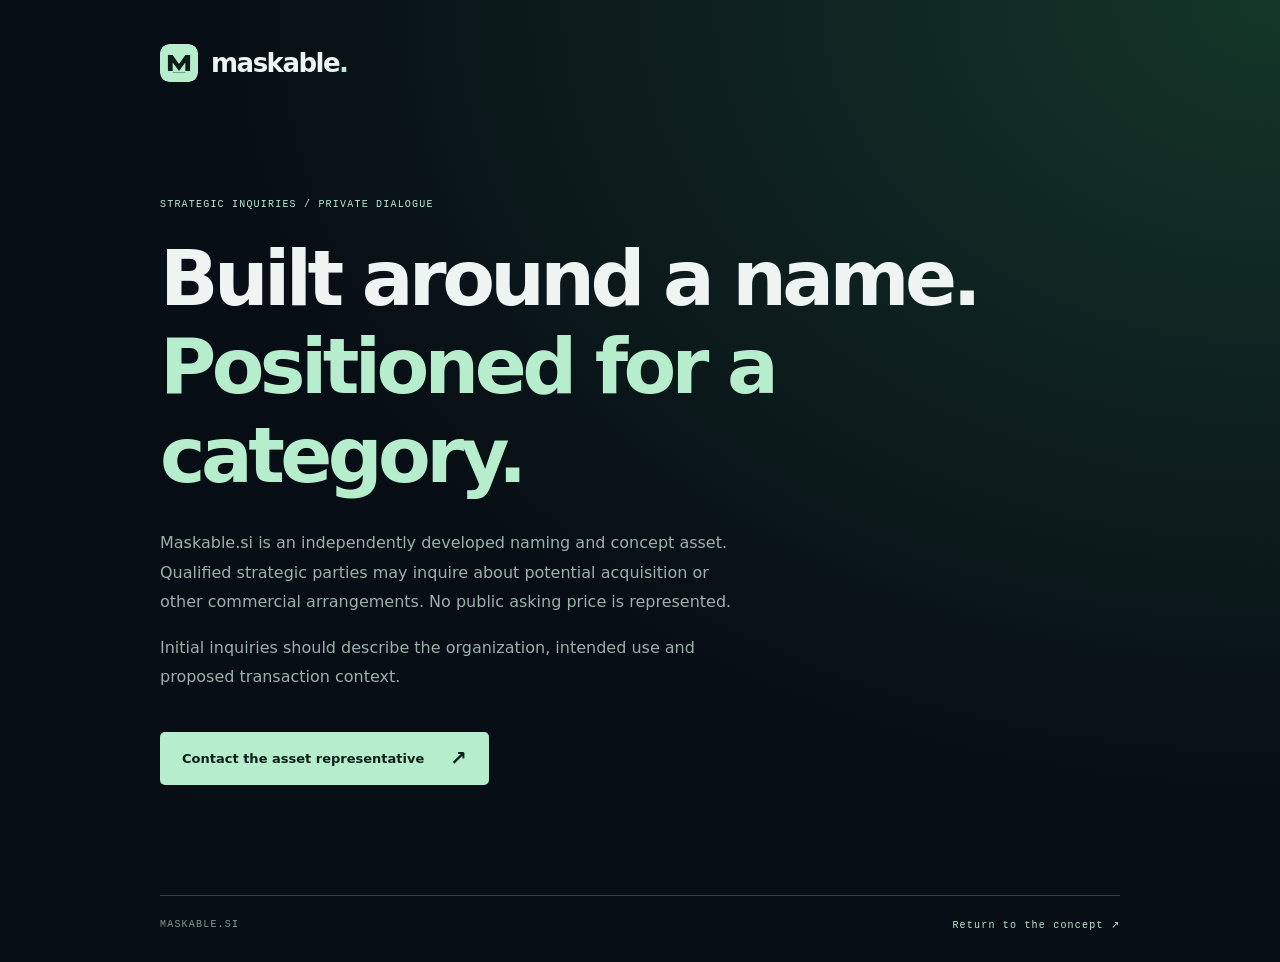
==== acquire/index.html @ 891ea4d5 "Build evidence-led Maskable concept landing page" ====
<!DOCTYPE html>
<html lang="en">
<head>
  <meta charset="utf-8">
  <meta name="viewport" content="width=device-width, initial-scale=1">
  <meta name="robots" content="noindex, follow, noarchive">
  <meta name="theme-color" content="#080e15">
  <title>Maskable — Strategic Inquiries</title>
  <link rel="icon" type="image/svg+xml" href="/assets/mark.svg">
  <link rel="stylesheet" href="/assets/styles.css">
</head>
<body class="acquisition-page">
  <main class="acquisition-wrap">
    <a href="/" class="brand"><img src="/assets/mark.svg" width="38" height="38" alt=""><span>maskable<span class="brand-period">.</span></span></a>
    <div class="acquisition-copy">
      <span class="section-kicker">STRATEGIC INQUIRIES / PRIVATE DIALOGUE</span>
      <h1>Built around a name.<br><em>Positioned for a category.</em></h1>
      <p>Maskable.si is an independently developed naming and concept asset. Qualified strategic parties may inquire about potential acquisition or other commercial arrangements. No public asking price is represented.</p>
      <p>Initial inquiries should describe the organization, intended use and proposed transaction context.</p>
      <a class="button primary-button" href="mailto:agent@sohadot.com?subject=Confidential%20inquiry%20%E2%80%94%20Maskable.si">Contact the asset representative <span aria-hidden="true">↗</span></a>
    </div>
    <div class="acquisition-footer"><span>MASKABLE.SI</span><a href="/">Return to the concept <span aria-hidden="true">↗</span></a></div>
  </main>
</body>
</html>
---- assets/styles.css ----
:root{--bg:#080e15;--bg-soft:#0d151d;--panel:#121d25;--edge:#26333b;--edge-soft:#1a2830;--text:#eef4f1;--muted:#8b9f9b;--subtle:#667b77;--mint:#b6edcc;--mint-dark:#173e32;--mono:"DM Mono",ui-monospace,SFMono-Regular,Consolas,monospace;--display:Manrope,"DM Sans",system-ui,sans-serif}
*{box-sizing:border-box}
html{scroll-behavior:smooth}
body{margin:0;background:var(--bg);color:var(--text);font-family:"DM Sans",system-ui,sans-serif;-webkit-font-smoothing:antialiased;overflow-x:hidden}
body::selection{background:var(--mint);color:#082015}
a{color:inherit;text-decoration:none}
button,select,textarea{font:inherit}
button,a,select,textarea{outline-offset:5px}
:focus-visible{outline:2px solid var(--mint)}
img,svg{display:block;max-width:100%}
.sr-only{position:absolute;width:1px;height:1px;overflow:hidden;clip:rect(0,0,0,0);white-space:nowrap}
.skip-link{position:absolute;top:-100px;left:1rem;padding:.8rem 1rem;z-index:100;background:var(--mint);color:#06150e}
.skip-link:focus{top:1rem}
.container{width:min(1240px,calc(100% - 88px));margin-inline:auto}
.ambient-glow{position:absolute;top:-360px;right:-320px;width:1050px;height:1050px;background:radial-gradient(circle,rgba(31,85,72,.22),transparent 62%);pointer-events:none;z-index:0}
.site-header{height:91px;border-bottom:1px solid rgba(191,230,210,.11);position:relative;z-index:3}
.header-inner{display:flex;align-items:center;justify-content:space-between;height:100%;gap:32px}
.brand{display:inline-flex;align-items:center;gap:13px;flex:none;font:800 26px/1 var(--display);letter-spacing:-1.5px}
.brand img{border-radius:9px}
.brand-period{color:var(--mint)}
.nav-links{display:flex;align-items:center;gap:34px;font-size:13px;color:#a3b3af}
.nav-links a,.footer-links a{transition:color .2s}
.nav-links a:hover,.footer-links a:hover{color:var(--mint)}
.nav-cta{display:inline-flex;align-items:center;gap:17px;padding:12px 16px;border:1px solid #405a50;border-radius:5px;font-size:12px;font-weight:700;white-space:nowrap;transition:background .2s,border .2s}
.nav-cta:hover{background:#20382f;border-color:var(--mint)}
.nav-cta span{color:var(--mint);font-size:18px}
.hero{position:relative;min-height:735px;padding-top:122px;padding-bottom:120px;display:grid;grid-template-columns:1.12fr 1fr;gap:58px;align-items:center}
.hero-copy,.hero-art{position:relative;z-index:1}
.eyebrow,.section-kicker,.section-side,.hero-art-top,.hero-art-bottom,.principle-strip,.small-pill,.toolbar-identity,.toolbar-local,.editor-title,.control-heading>span,.workbench-summary,.card-index,.framework-footnote,.application-index,.reference-number,.footer-bottom,.source-notice,.demo-disclaimer,.acquisition-footer{font-family:var(--mono);font-size:10px;letter-spacing:.12em}
.eyebrow{display:flex;align-items:center;gap:12px;color:var(--mint);margin-bottom:31px}
.pulse-dot,.tiny-dot,.summary-indicator{display:inline-block;background:var(--mint);width:7px;height:7px;flex:none;border-radius:50%;box-shadow:0 0 0 4px rgba(182,237,204,.09)}
.eyebrow-divider{color:#426559}
h1,h2,h3,p{margin-top:0}
h1,h2,h3{font-family:var(--display)}
.hero h1{font-size:clamp(46px,4.1vw,66px);line-height:1.11;letter-spacing:-.065em;font-weight:800;white-space:normal;margin:0 0 30px}
.hero h1 em,.closing-section h2 em,.acquisition-copy h1 em{font-style:normal;color:var(--mint)}
.hero-description{font-size:16px;line-height:1.85;color:#a3b4af;max-width:550px;margin-bottom:33px}
.hero-description strong{color:var(--text);font-weight:600}
.hero-actions{display:flex;align-items:center;gap:22px;flex-wrap:wrap}
.button{display:inline-flex;justify-content:center;align-items:center;gap:26px;border-radius:5px;font-size:13px;font-weight:700;min-height:53px;transition:transform .2s,background .2s}
.button:hover{transform:translateY(-2px)}
.primary-button{color:#0c2018;background:var(--mint);padding:0 22px}
.primary-button:hover{background:#d3f8e0}
.primary-button span{font-size:20px}
.text-button{color:var(--text);padding:0 7px}
.text-button span{font-size:19px;color:var(--mint)}
.hero-note{margin-top:40px;display:flex;align-items:flex-start;gap:12px;font-size:12px;line-height:1.6;color:var(--subtle)}
.hero-note span{color:var(--mint)}
.hero-art{border:1px solid #355047;border-radius:13px;min-height:450px;padding:28px;overflow:hidden;background:linear-gradient(145deg,#122620,#0d171d 72%);box-shadow:0 25px 120px rgba(0,0,0,.32),inset 0 0 70px rgba(110,181,147,.03)}
.visual-grid{position:absolute;inset:0;pointer-events:none;background-image:linear-gradient(#93d9ae0a 1px,transparent 1px),linear-gradient(90deg,#93d9ae0a 1px,transparent 1px);background-size:33px 33px;mask-image:linear-gradient(to bottom,black,transparent 95%)}
.hero-art-top,.hero-art-bottom{display:flex;align-items:center;justify-content:space-between;gap:10px;color:#8ba59a;position:relative;z-index:1}
.art-online{display:flex;align-items:center;gap:9px;color:var(--mint);white-space:nowrap}
.art-online .tiny-dot{width:5px;height:5px}
.data-panels{position:relative;z-index:1;display:flex;flex-direction:column;gap:19px;margin:34px 16px 32px}
.data-panel{background:#09141aee;border:1px solid #354a45;border-radius:8px;padding:19px 21px;box-shadow:0 12px 30px #02070950}
.data-panel-heading{display:flex;align-items:center;justify-content:space-between;color:#91a9a2;font:500 10px var(--mono);letter-spacing:.08em;padding-bottom:15px;border-bottom:1px solid #263b36;margin-bottom:10px}
.panel-status{color:#d2a68b;font-size:9px}
.green-status{color:var(--mint)}
.data-line{display:grid;grid-template-columns:35% 65%;align-items:center;gap:8px;margin-top:9px;font:11px var(--mono)}
.line-key{color:#75958c}.line-value{color:#dce6e0}
.raw-line{color:#dcad9a;background:#703c3229;border-radius:3px;padding:3px 5px;justify-self:start}
.masked-token{background:#b6edcc1c;color:var(--mint);border:1px solid #568a6f55;border-radius:3px;padding:3px 5px;justify-self:start}
.boundary-track{height:32px;display:flex;align-items:center;justify-content:center;position:relative}
.boundary-line{position:absolute;left:14%;right:14%;height:1px;background:linear-gradient(90deg,transparent,#5b9177,transparent)}
.boundary-node{position:relative;z-index:2;background:var(--mint);color:#10261c;width:37px;height:37px;display:grid;place-items:center;border-radius:50%;box-shadow:0 0 0 7px #b6edcc15}
.boundary-node svg{width:22px}
.boundary-caption{position:absolute;right:0;color:var(--mint);font:9px var(--mono);letter-spacing:.12em}
.hero-art-bottom{font-size:9px;letter-spacing:.05em;color:#6d9586}
.hero-art-bottom span:first-child{display:flex;gap:9px;align-items:center}
.mini-square{width:7px;height:7px;border:1px solid #70a18b}
.principle-strip{display:flex;justify-content:space-between;align-items:center;border-top:1px solid var(--edge);border-bottom:1px solid var(--edge);padding:27px 0;color:#c3d0c9;gap:15px;flex-wrap:wrap}
.principle-strip span{white-space:nowrap}
.principle-strip i{font-style:normal;color:var(--mint);margin-right:12px}
.section{padding-top:145px;padding-bottom:150px;scroll-margin-top:40px}
.section-intro{display:flex;justify-content:space-between;gap:20px;align-items:center;margin-bottom:53px}
.section-kicker{color:var(--mint)}.section-side{color:#667e76}
h2{font-size:clamp(39px,4.05vw,63px);line-height:1.19;letter-spacing:-.055em;font-weight:800}
.muted-text{color:#70857e}
.thesis-layout{display:grid;grid-template-columns:1.12fr 1fr;gap:95px}
.thesis-layout h2{max-width:615px}
.thesis-right{padding:5px 0 0;max-width:490px}
.thesis-right p,.evidence-layout>div:first-child>p{color:#a0b3ad;font-size:16px;line-height:1.9;margin-bottom:22px}
.thesis-right strong{color:var(--text)}
.thesis-right em{color:#cbded1;font-style:normal}
.inline-link{display:inline-flex;gap:17px;margin-top:17px;color:var(--mint);font-size:13px;font-weight:700;border-bottom:1px solid #729c81;padding-bottom:10px}
.framework-section{background:#0d161d;border-top:1px solid #213029;border-bottom:1px solid #213029}
.framework-heading{display:flex;align-items:end;justify-content:space-between;gap:60px;margin-bottom:55px}
.framework-heading h2{margin-bottom:0}
.framework-heading p{color:#92a59e;max-width:362px;font-size:14px;line-height:1.8;margin-bottom:4px}
.framework-grid{display:grid;grid-template-columns:repeat(5,minmax(0,1fr));border-left:1px solid #32443e;border-top:1px solid #32443e}
.framework-card{border-right:1px solid #32443e;border-bottom:1px solid #32443e;padding:25px 22px 29px;min-height:348px;transition:background .2s}
.framework-card:hover{background:#14251f}
.card-index{display:flex;align-items:center;gap:12px;color:#aec8b8;font-size:9px}
.card-index i{height:1px;background:#406351;flex:1}
.card-graphic{height:107px;display:flex;align-items:center;justify-content:center;gap:8px;margin:22px auto 26px}
.card-graphic b{display:block;width:25px;height:30px;border:1px solid #6b977e;border-radius:3px;transform:skewY(-12deg)}
.graphic-recognize b:nth-child(2){background:var(--mint);border-color:var(--mint);height:45px}
.graphic-authorize b{height:34px;width:30px;border-radius:50%;transform:none}.graphic-authorize b:first-child{transform:translateX(13px)}.graphic-authorize b:nth-child(2){background:#b6edcc66}.graphic-authorize b:last-child{transform:translateX(-13px)}
.graphic-transform b{height:9px;width:23px;border-radius:1px;transform:skewY(-25deg)}.graphic-transform b:nth-child(2){height:44px;background:var(--mint)}
.graphic-validate b{width:15px;transform:none;border-radius:10px}.graphic-validate b:nth-child(1){height:20px}.graphic-validate b:nth-child(2){height:43px;background:var(--mint)}.graphic-validate b:nth-child(3){height:32px}
.graphic-account b{height:29px;width:29px;border-radius:50%;transform:none}.graphic-account b:nth-child(2){border-width:6px;border-color:var(--mint);height:41px;width:41px}
.framework-card h3{font-size:17px;line-height:1.4;letter-spacing:-.035em;margin-bottom:13px}
.framework-card p{font-size:12px;line-height:1.8;color:#8da49a;margin:0}
.framework-footnote{display:flex;gap:12px;align-items:flex-start;color:#8da49a;line-height:1.9;margin:22px 0 0;letter-spacing:0}
.framework-footnote span{color:var(--mint);font-size:17px}
.workbench-header{display:flex;align-items:end;justify-content:space-between;gap:60px;margin-bottom:40px}
.small-pill{display:inline-flex;align-items:center;gap:12px;border:1px solid #365245;border-radius:99px;padding:9px 12px;margin-bottom:18px;color:var(--mint)}
.small-pill .tiny-dot{width:5px;height:5px}
.workbench-header h2{margin-bottom:0}
.workbench-header>p{max-width:400px;font-size:14px;line-height:1.8;color:#93aaa0;margin-bottom:5px}
.workbench-shell{border:1px solid #38554b;border-radius:12px;overflow:hidden;background:#0c151b;box-shadow:0 30px 80px #0003}
.workbench-toolbar{background:#182c2a;border-bottom:1px solid #375047;padding:17px 24px;display:flex;align-items:center;justify-content:space-between;gap:15px}
.toolbar-identity{display:flex;align-items:center;gap:24px;color:#e2f0e7}
.toolbar-lights{display:flex;gap:6px}.toolbar-lights i{width:7px;height:7px;border:1px solid #6c8b7b;border-radius:50%}.toolbar-lights i:first-child{background:var(--mint)}
.toolbar-local{display:flex;align-items:center;gap:9px;color:var(--mint)}
.toolbar-local .tiny-dot{width:5px;height:5px}
.workbench-controls{padding:28px 30px 26px;border-bottom:1px solid #293d37}
.control-heading{display:flex;justify-content:space-between;gap:10px;align-items:center;margin-bottom:11px}
.control-heading label{font-size:14px;font-weight:700}.control-heading>span{color:#759388}
.policy-chooser{position:relative;width:min(520px,100%)}
.policy-chooser select{width:100%;color:#e3f2e8;background:#172721;border:1px solid #4b6859;border-radius:5px;padding:13px 40px 13px 14px;appearance:none;font-size:13px;cursor:pointer}
.policy-chooser::after{content:"⌄";position:absolute;right:16px;top:7px;font-size:24px;pointer-events:none;color:var(--mint)}
.policy-help{font-size:12px;color:#8ca69a;line-height:1.6;margin:10px 0 0}
.editor-grid{display:grid;grid-template-columns:1fr 1fr}
.editor-panel{min-width:0}
.editor-panel:first-child{border-right:1px solid #293d37}
.editor-title{height:52px;padding:0 24px;display:flex;align-items:center;justify-content:space-between;gap:8px;color:#a7bbb0;font-size:10px;letter-spacing:.06em;border-bottom:1px solid #26372f}
.editor-title>span{display:flex;align-items:center;gap:9px}
.editor-bullet{width:7px;height:7px;border-radius:50%;background:#bfaa90}.output-bullet{background:var(--mint)}
.tiny-button{background:none;border:0;color:var(--mint);font:10px var(--mono);cursor:pointer;padding:8px 0;text-align:right}
.tiny-button:hover{text-decoration:underline}
textarea,.result-text{display:block;border:0;background:transparent;color:#e4ebe5;width:100%;height:260px;padding:24px;resize:vertical;min-height:220px;font:12px/2.05 var(--mono);white-space:pre-wrap;overflow-wrap:anywhere;margin:0}
textarea::selection,.result-text::selection{background:#375e48}
.result-text{color:#b9ebc7}
.workbench-summary{display:flex;align-items:center;gap:50px;padding:21px 30px;border-top:1px solid #293d37;background:#111f21;letter-spacing:.08em}
.workbench-summary>div:not(.summary-end){display:flex;align-items:center;gap:13px}
.workbench-summary strong{font:600 22px var(--display);letter-spacing:-.05em;color:var(--mint)}
.workbench-summary span{color:#93a99f}
.summary-end{margin-left:auto;display:flex;align-items:center;gap:11px;color:#8ea799;white-space:nowrap}
.summary-indicator{width:6px;height:6px}
.demo-disclaimer{line-height:1.9;color:#82988d;letter-spacing:0;margin:22px 0 0}
.demo-disclaimer strong{color:#a8bfb0}
.applications-section{background:#101c22;border-block:1px solid #273a36}
.applications-section h2{margin-bottom:53px}
.application-list{border-top:1px solid #35443f}
.application-list article{display:grid;grid-template-columns:130px 1fr 32px;align-items:center;gap:25px;padding:31px 0;border-bottom:1px solid #35443f}
.application-index{color:var(--mint)}
.application-list h3{font-size:21px;letter-spacing:-.025em;margin-bottom:7px}
.application-list p{color:#97a99e;font-size:14px;line-height:1.6;margin:0}
.application-icon{border:1px solid #476c58;border-radius:50%;width:31px;height:31px;display:grid;place-items:center;color:var(--mint);font-size:18px}
.evidence-layout{display:grid;grid-template-columns:.9fr 1.2fr;gap:100px}
.evidence-layout h2{margin-bottom:24px}
.reference-list{border-top:1px solid #30443a}
.reference-list>a{display:grid;grid-template-columns:85px 1fr 18px;gap:16px;align-items:start;padding:22px 0;border-bottom:1px solid #30443a;transition:background .2s}
.reference-list>a:hover{background:#15241b}
.reference-number{color:var(--mint);padding-top:4px}
.reference-list strong{font-size:15px;line-height:1.4;display:block;margin-bottom:8px;font-weight:600}
.reference-list small{display:block;font-size:12px;line-height:1.65;color:#88a093}
.reference-list a>span:last-child{color:var(--mint);font-size:19px}
.source-notice{border-top:1px solid #263a31;margin:55px 0 0;padding-top:19px;color:#81978c;line-height:1.9;letter-spacing:0}
.closing-section{background:radial-gradient(ellipse at 85% 0,#204638 0,transparent 54%),#142820;padding:105px 0;border-top:1px solid #365543}
.closing-layout{display:grid;grid-template-columns:160px 1fr;gap:70px}
.closing-symbol{width:125px;height:125px;border:1px solid #577a63;border-radius:50%;display:grid;place-items:center}
.closing-section h2{font-size:clamp(44px,5.1vw,78px);margin:21px 0 22px}
.closing-section p{font-size:15px;line-height:1.8;color:#a7c1b2;max-width:490px;margin-bottom:31px}
.closing-button{background:transparent;border:1px solid var(--mint);color:var(--mint);padding:0 22px}
.closing-button:hover{background:#b6edcc12}
.site-footer{background:#081015}
.footer-main{display:grid;grid-template-columns:1.7fr .65fr .65fr;gap:50px;padding-top:70px;padding-bottom:75px}
.footer-brand{font-size:24px}
.footer-main p{font-size:13px;color:#728a80;margin:20px 0 0}
.footer-main p a{color:#aecaba}
.footer-links{display:flex;flex-direction:column;gap:15px;font-size:13px;color:#91a69a}
.footer-bottom{padding:23px 0;display:flex;justify-content:space-between;gap:10px;color:#637b70;border-top:1px solid #27382e}
.acquisition-page{min-height:100vh;background:radial-gradient(ellipse at top right,#143629,transparent 58%),#080e15}
.acquisition-wrap{width:min(960px,calc(100% - 60px));min-height:100vh;margin:auto;display:flex;flex-direction:column;justify-content:space-between;padding:44px 0 32px}
.acquisition-copy{padding:110px 0}
.acquisition-copy h1{font-size:clamp(42px,6vw,78px);letter-spacing:-.06em;line-height:1.15;margin:24px 0 28px}
.acquisition-copy p{max-width:590px;font-size:16px;color:#9bb1a7;line-height:1.85}
.acquisition-copy .button{margin-top:24px}
.acquisition-footer{display:flex;justify-content:space-between;border-top:1px solid #2c493b;padding-top:23px;color:#829b8d}
.acquisition-footer a{color:var(--mint)}
@media(max-width:1160px){.hero{grid-template-columns:1fr;gap:38px;padding-top:95px}.hero-copy{max-width:800px}.hero h1{font-size:clamp(49px,6vw,75px)}.hero-art{max-width:760px;width:100%}.framework-grid{grid-template-columns:repeat(3,1fr)}.framework-card{min-height:310px}.nav-links{gap:18px}}
@media(max-width:800px){.container{width:min(100% - 42px,680px)}.site-header{height:76px}.nav-links{display:none}.hero{padding-top:80px;padding-bottom:75px}.hero h1{white-space:normal;font-size:clamp(42px,9vw,67px)}.hero-description{font-size:15px}.hero-art{min-height:0}.principle-strip{display:grid;grid-template-columns:1fr 1fr;gap:22px}.section{padding:94px 0}.section-intro{margin-bottom:36px}.thesis-layout,.evidence-layout{grid-template-columns:1fr;gap:26px}.thesis-layout h2{margin-bottom:0}.framework-heading,.workbench-header{display:block}.framework-heading p,.workbench-header>p{margin-top:24px;max-width:640px}.framework-grid{grid-template-columns:repeat(2,1fr)}.editor-grid{grid-template-columns:1fr}.editor-panel:first-child{border-right:0;border-bottom:1px solid #293d37}.workbench-summary{gap:25px;flex-wrap:wrap}.summary-end{margin-left:0}.closing-layout{grid-template-columns:1fr;gap:35px}.closing-symbol{width:104px;height:104px}.footer-main{grid-template-columns:1.5fr 1fr 1fr;gap:24px}}
@media(max-width:520px){.container{width:calc(100% - 36px)}.header-inner{gap:12px}.brand{font-size:23px}.brand img{width:32px;height:32px}.nav-cta{padding:11px;font-size:10px;gap:7px}.hero{padding-top:64px}.hero h1{font-size:clamp(39px,10.1vw,52px);letter-spacing:-.06em}.eyebrow{font-size:9px;gap:8px;flex-wrap:wrap}.hero-actions{align-items:stretch;gap:6px}.hero-actions .button{min-height:49px;padding-inline:13px}.hero-art{padding:18px}.hero-art-top,.hero-art-bottom{font-size:8px}.data-panels{margin:27px 0}.data-panel{padding:15px 13px}.data-line{font-size:10px;grid-template-columns:34% 66%}.boundary-caption{right:0;font-size:8px;transform:translateY(27px)}.hero-art-bottom span:first-child{max-width:200px;line-height:1.6}.principle-strip{font-size:9px;gap:19px}.principle-strip i{margin-right:5px}h2{font-size:clamp(35px,9vw,45px)}.section-side{display:none}.framework-grid{grid-template-columns:1fr}.framework-card{min-height:0;padding-bottom:24px}.card-graphic{height:70px;margin:12px 0 18px}.framework-card h3{font-size:19px}.framework-card p{font-size:13px}.workbench-controls{padding:22px 16px}.control-heading{align-items:start}.control-heading>span{font-size:8px}.workbench-toolbar{padding:15px 13px}.toolbar-identity{gap:12px;font-size:8px}.toolbar-local{font-size:8px}.editor-title{padding:0 12px;font-size:9px}.tiny-button{font-size:9px}textarea,.result-text{padding:17px 12px;font-size:11px}.workbench-summary{padding:18px 13px;gap:18px}.workbench-summary span,.summary-end{font-size:8px}.application-list article{grid-template-columns:65px 1fr 25px;gap:12px}.application-list h3{font-size:17px}.application-list p{font-size:12px}.reference-list>a{grid-template-columns:65px 1fr 15px;gap:10px}.reference-number{font-size:9px}.reference-list strong{font-size:13px}.reference-list small{font-size:11px}.closing-section{padding:80px 0}.closing-section h2{font-size:43px}.footer-main{grid-template-columns:1fr 1fr;gap:35px;padding:58px 0}.footer-main>div:first-child{grid-column:1/-1}.footer-bottom{font-size:8px;flex-wrap:wrap;line-height:1.7}.acquisition-copy{padding:75px 0}.acquisition-copy h1{font-size:43px}}
@media(prefers-reduced-motion:reduce){html{scroll-behavior:auto}*,*::before,*::after{animation-duration:.01ms!important;transition-duration:.01ms!important;scroll-behavior:auto!important}}
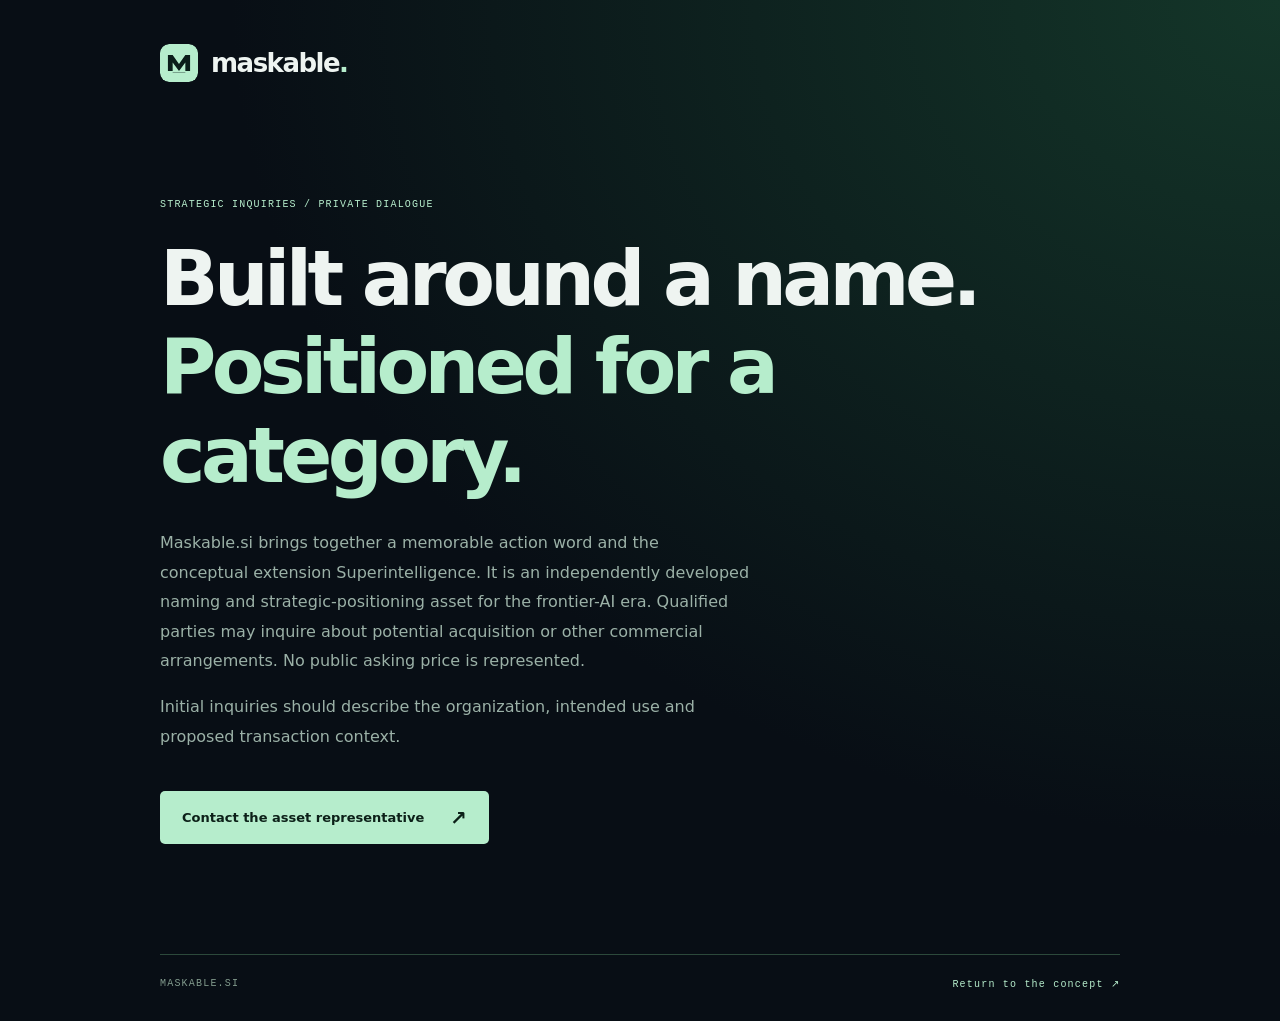
==== commit 5a3afeff: "Correct Maskable.si thesis to Maskable Superintelligence" ====
--- a/acquire/index.html
+++ b/acquire/index.html
@@ -15,7 +15,7 @@
     <div class="acquisition-copy">
       <span class="section-kicker">STRATEGIC INQUIRIES / PRIVATE DIALOGUE</span>
       <h1>Built around a name.<br><em>Positioned for a category.</em></h1>
-      <p>Maskable.si is an independently developed naming and concept asset. Qualified strategic parties may inquire about potential acquisition or other commercial arrangements. No public asking price is represented.</p>
+      <p>Maskable.si brings together a memorable action word and the conceptual extension Superintelligence. It is an independently developed naming and strategic-positioning asset for the frontier-AI era. Qualified parties may inquire about potential acquisition or other commercial arrangements. No public asking price is represented.</p>
       <p>Initial inquiries should describe the organization, intended use and proposed transaction context.</p>
       <a class="button primary-button" href="mailto:agent@sohadot.com?subject=Confidential%20inquiry%20%E2%80%94%20Maskable.si">Contact the asset representative <span aria-hidden="true">↗</span></a>
     </div>
--- a/assets/styles.css
+++ b/assets/styles.css
@@ -132,6 +132,9 @@
 textarea,.result-text{display:block;border:0;background:transparent;color:#e4ebe5;width:100%;height:260px;padding:24px;resize:vertical;min-height:220px;font:12px/2.05 var(--mono);white-space:pre-wrap;overflow-wrap:anywhere;margin:0}
 textarea::selection,.result-text::selection{background:#375e48}
 .result-text{color:#b9ebc7}
+.capability-catalog{padding:17px 24px;min-height:260px;display:flex;flex-direction:column;justify-content:space-around;gap:9px;font:12px/1.5 var(--mono);color:#d5e3da}
+.capability-catalog>div{display:flex;gap:15px;align-items:center}
+.capability-catalog span{color:#78a18e;font-size:10px}
 .workbench-summary{display:flex;align-items:center;gap:50px;padding:21px 30px;border-top:1px solid #293d37;background:#111f21;letter-spacing:.08em}
 .workbench-summary>div:not(.summary-end){display:flex;align-items:center;gap:13px}
 .workbench-summary strong{font:600 22px var(--display);letter-spacing:-.05em;color:var(--mint)}
@@ -182,5 +185,5 @@
 .acquisition-footer a{color:var(--mint)}
 @media(max-width:1160px){.hero{grid-template-columns:1fr;gap:38px;padding-top:95px}.hero-copy{max-width:800px}.hero h1{font-size:clamp(49px,6vw,75px)}.hero-art{max-width:760px;width:100%}.framework-grid{grid-template-columns:repeat(3,1fr)}.framework-card{min-height:310px}.nav-links{gap:18px}}
 @media(max-width:800px){.container{width:min(100% - 42px,680px)}.site-header{height:76px}.nav-links{display:none}.hero{padding-top:80px;padding-bottom:75px}.hero h1{white-space:normal;font-size:clamp(42px,9vw,67px)}.hero-description{font-size:15px}.hero-art{min-height:0}.principle-strip{display:grid;grid-template-columns:1fr 1fr;gap:22px}.section{padding:94px 0}.section-intro{margin-bottom:36px}.thesis-layout,.evidence-layout{grid-template-columns:1fr;gap:26px}.thesis-layout h2{margin-bottom:0}.framework-heading,.workbench-header{display:block}.framework-heading p,.workbench-header>p{margin-top:24px;max-width:640px}.framework-grid{grid-template-columns:repeat(2,1fr)}.editor-grid{grid-template-columns:1fr}.editor-panel:first-child{border-right:0;border-bottom:1px solid #293d37}.workbench-summary{gap:25px;flex-wrap:wrap}.summary-end{margin-left:0}.closing-layout{grid-template-columns:1fr;gap:35px}.closing-symbol{width:104px;height:104px}.footer-main{grid-template-columns:1.5fr 1fr 1fr;gap:24px}}
-@media(max-width:520px){.container{width:calc(100% - 36px)}.header-inner{gap:12px}.brand{font-size:23px}.brand img{width:32px;height:32px}.nav-cta{padding:11px;font-size:10px;gap:7px}.hero{padding-top:64px}.hero h1{font-size:clamp(39px,10.1vw,52px);letter-spacing:-.06em}.eyebrow{font-size:9px;gap:8px;flex-wrap:wrap}.hero-actions{align-items:stretch;gap:6px}.hero-actions .button{min-height:49px;padding-inline:13px}.hero-art{padding:18px}.hero-art-top,.hero-art-bottom{font-size:8px}.data-panels{margin:27px 0}.data-panel{padding:15px 13px}.data-line{font-size:10px;grid-template-columns:34% 66%}.boundary-caption{right:0;font-size:8px;transform:translateY(27px)}.hero-art-bottom span:first-child{max-width:200px;line-height:1.6}.principle-strip{font-size:9px;gap:19px}.principle-strip i{margin-right:5px}h2{font-size:clamp(35px,9vw,45px)}.section-side{display:none}.framework-grid{grid-template-columns:1fr}.framework-card{min-height:0;padding-bottom:24px}.card-graphic{height:70px;margin:12px 0 18px}.framework-card h3{font-size:19px}.framework-card p{font-size:13px}.workbench-controls{padding:22px 16px}.control-heading{align-items:start}.control-heading>span{font-size:8px}.workbench-toolbar{padding:15px 13px}.toolbar-identity{gap:12px;font-size:8px}.toolbar-local{font-size:8px}.editor-title{padding:0 12px;font-size:9px}.tiny-button{font-size:9px}textarea,.result-text{padding:17px 12px;font-size:11px}.workbench-summary{padding:18px 13px;gap:18px}.workbench-summary span,.summary-end{font-size:8px}.application-list article{grid-template-columns:65px 1fr 25px;gap:12px}.application-list h3{font-size:17px}.application-list p{font-size:12px}.reference-list>a{grid-template-columns:65px 1fr 15px;gap:10px}.reference-number{font-size:9px}.reference-list strong{font-size:13px}.reference-list small{font-size:11px}.closing-section{padding:80px 0}.closing-section h2{font-size:43px}.footer-main{grid-template-columns:1fr 1fr;gap:35px;padding:58px 0}.footer-main>div:first-child{grid-column:1/-1}.footer-bottom{font-size:8px;flex-wrap:wrap;line-height:1.7}.acquisition-copy{padding:75px 0}.acquisition-copy h1{font-size:43px}}
+@media(max-width:520px){.container{width:calc(100% - 36px)}.header-inner{gap:12px}.brand{font-size:23px}.brand img{width:32px;height:32px}.nav-cta{padding:11px;font-size:10px;gap:7px}.hero{padding-top:64px}.hero h1{font-size:clamp(39px,10.1vw,52px);letter-spacing:-.06em}.eyebrow{font-size:9px;gap:8px;flex-wrap:wrap}.hero-actions{align-items:stretch;gap:6px}.hero-actions .button{min-height:49px;padding-inline:13px}.hero-art{padding:18px}.hero-art-top,.hero-art-bottom{font-size:8px}.data-panels{margin:27px 0}.data-panel{padding:15px 13px}.data-line{font-size:10px;grid-template-columns:34% 66%}.boundary-caption{right:0;font-size:8px;transform:translateY(27px)}.hero-art-bottom span:first-child{max-width:200px;line-height:1.6}.principle-strip{font-size:9px;gap:19px}.principle-strip i{margin-right:5px}h2{font-size:clamp(35px,9vw,45px)}.section-side{display:none}.framework-grid{grid-template-columns:1fr}.framework-card{min-height:0;padding-bottom:24px}.card-graphic{height:70px;margin:12px 0 18px}.framework-card h3{font-size:19px}.framework-card p{font-size:13px}.workbench-controls{padding:22px 16px}.control-heading{align-items:start}.control-heading>span{font-size:8px}.workbench-toolbar{padding:15px 13px}.toolbar-identity{gap:12px;font-size:8px}.toolbar-local{font-size:8px}.editor-title{padding:0 12px;font-size:9px}.tiny-button{font-size:9px}textarea,.result-text,.capability-catalog{padding:17px 12px;font-size:11px}.workbench-summary{padding:18px 13px;gap:18px}.workbench-summary span,.summary-end{font-size:8px}.application-list article{grid-template-columns:65px 1fr 25px;gap:12px}.application-list h3{font-size:17px}.application-list p{font-size:12px}.reference-list>a{grid-template-columns:65px 1fr 15px;gap:10px}.reference-number{font-size:9px}.reference-list strong{font-size:13px}.reference-list small{font-size:11px}.closing-section{padding:80px 0}.closing-section h2{font-size:43px}.footer-main{grid-template-columns:1fr 1fr;gap:35px;padding:58px 0}.footer-main>div:first-child{grid-column:1/-1}.footer-bottom{font-size:8px;flex-wrap:wrap;line-height:1.7}.acquisition-copy{padding:75px 0}.acquisition-copy h1{font-size:43px}}
 @media(prefers-reduced-motion:reduce){html{scroll-behavior:auto}*,*::before,*::after{animation-duration:.01ms!important;transition-duration:.01ms!important;scroll-behavior:auto!important}}
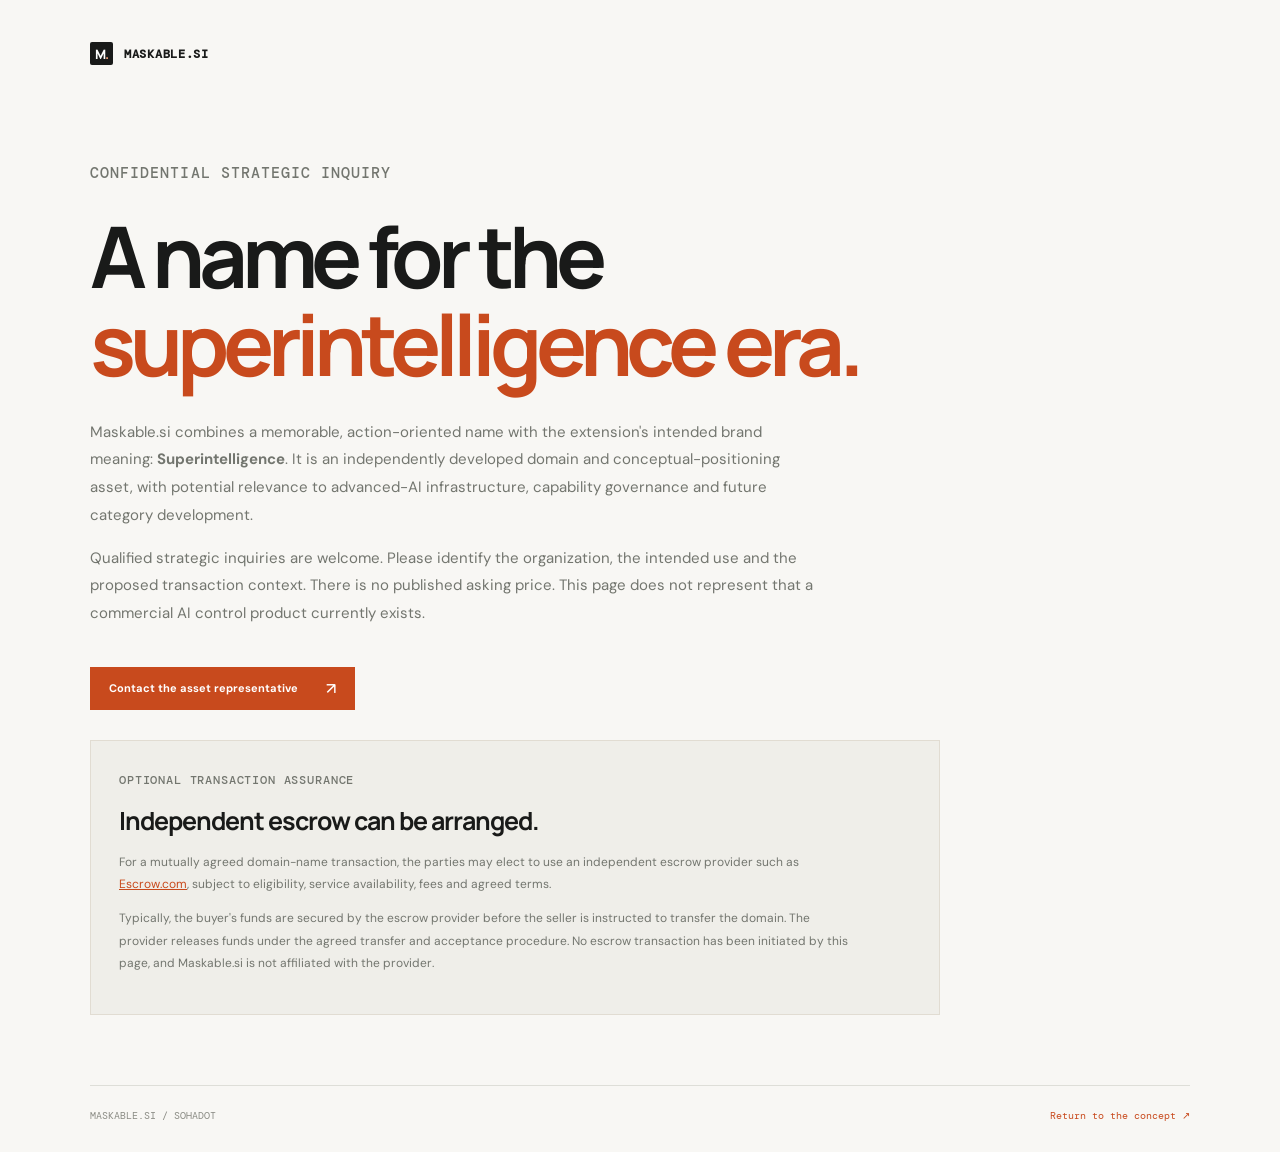
==== commit 77819052: "Adopt editorial landing with escrow and social link preview" ====
--- a/acquire/index.html
+++ b/acquire/index.html
@@ -4,22 +4,32 @@
   <meta charset="utf-8">
   <meta name="viewport" content="width=device-width, initial-scale=1">
   <meta name="robots" content="noindex, follow, noarchive">
-  <meta name="theme-color" content="#080e15">
-  <title>Maskable — Strategic Inquiries</title>
-  <link rel="icon" type="image/svg+xml" href="/assets/mark.svg">
+  <meta name="theme-color" content="#f8f7f4">
+  <title>Maskable.si — Strategic Acquisition Inquiry</title>
+  <link rel="icon" href="/assets/mark.svg" type="image/svg+xml">
+  <link rel="preconnect" href="https://fonts.googleapis.com">
+  <link rel="preconnect" href="https://fonts.gstatic.com" crossorigin>
+  <link href="https://fonts.googleapis.com/css2?family=DM+Mono:wght@400;500&family=DM+Sans:wght@400;500;600;700&family=Manrope:wght@400;500;600;700;800&display=swap" rel="stylesheet">
   <link rel="stylesheet" href="/assets/styles.css">
 </head>
 <body class="acquisition-page">
-  <main class="acquisition-wrap">
-    <a href="/" class="brand"><img src="/assets/mark.svg" width="38" height="38" alt=""><span>maskable<span class="brand-period">.</span></span></a>
+  <main class="container acquisition-wrap">
+    <a class="brand" href="/" aria-label="Return to Maskable.si"><span class="mark" aria-hidden="true">M<span>.</span></span><span>MASKABLE.SI</span></a>
     <div class="acquisition-copy">
-      <span class="section-kicker">STRATEGIC INQUIRIES / PRIVATE DIALOGUE</span>
-      <h1>Built around a name.<br><em>Positioned for a category.</em></h1>
-      <p>Maskable.si brings together a memorable action word and the conceptual extension Superintelligence. It is an independently developed naming and strategic-positioning asset for the frontier-AI era. Qualified parties may inquire about potential acquisition or other commercial arrangements. No public asking price is represented.</p>
-      <p>Initial inquiries should describe the organization, intended use and proposed transaction context.</p>
-      <a class="button primary-button" href="mailto:agent@sohadot.com?subject=Confidential%20inquiry%20%E2%80%94%20Maskable.si">Contact the asset representative <span aria-hidden="true">↗</span></a>
+      <p class="section-number">CONFIDENTIAL STRATEGIC INQUIRY</p>
+      <h1>A name for the<br><em>superintelligence era.</em></h1>
+      <p>Maskable.si combines a memorable, action-oriented name with the extension's intended brand meaning: <strong>Superintelligence</strong>. It is an independently developed domain and conceptual-positioning asset, with potential relevance to advanced-AI infrastructure, capability governance and future category development.</p>
+      <p>Qualified strategic inquiries are welcome. Please identify the organization, the intended use and the proposed transaction context. There is no published asking price. This page does not represent that a commercial AI control product currently exists.</p>
+      <a class="button button-primary" href="mailto:agent@sohadot.com?subject=Qualified%20strategic%20inquiry%20%E2%80%94%20Maskable.si">Contact the asset representative <span aria-hidden="true">↗</span></a>
+
+      <div class="escrow-panel" id="escrow">
+        <p class="section-number">OPTIONAL TRANSACTION ASSURANCE</p>
+        <h2>Independent escrow can be arranged.</h2>
+        <p>For a mutually agreed domain-name transaction, the parties may elect to use an independent escrow provider such as <a href="https://www.escrow.com/domains/how-it-works" target="_blank" rel="noopener noreferrer">Escrow.com</a>, subject to eligibility, service availability, fees and agreed terms.</p>
+        <p>Typically, the buyer's funds are secured by the escrow provider before the seller is instructed to transfer the domain. The provider releases funds under the agreed transfer and acceptance procedure. No escrow transaction has been initiated by this page, and Maskable.si is not affiliated with the provider.</p>
+      </div>
     </div>
-    <div class="acquisition-footer"><span>MASKABLE.SI</span><a href="/">Return to the concept <span aria-hidden="true">↗</span></a></div>
+    <div class="acquisition-footer"><span>MASKABLE.SI / SOHADOT</span><a href="/">Return to the concept ↗</a></div>
   </main>
 </body>
 </html>
--- a/assets/styles.css
+++ b/assets/styles.css
@@ -1,189 +1,20 @@
-:root{--bg:#080e15;--bg-soft:#0d151d;--panel:#121d25;--edge:#26333b;--edge-soft:#1a2830;--text:#eef4f1;--muted:#8b9f9b;--subtle:#667b77;--mint:#b6edcc;--mint-dark:#173e32;--mono:"DM Mono",ui-monospace,SFMono-Regular,Consolas,monospace;--display:Manrope,"DM Sans",system-ui,sans-serif}
-*{box-sizing:border-box}
-html{scroll-behavior:smooth}
-body{margin:0;background:var(--bg);color:var(--text);font-family:"DM Sans",system-ui,sans-serif;-webkit-font-smoothing:antialiased;overflow-x:hidden}
-body::selection{background:var(--mint);color:#082015}
-a{color:inherit;text-decoration:none}
-button,select,textarea{font:inherit}
-button,a,select,textarea{outline-offset:5px}
-:focus-visible{outline:2px solid var(--mint)}
-img,svg{display:block;max-width:100%}
-.sr-only{position:absolute;width:1px;height:1px;overflow:hidden;clip:rect(0,0,0,0);white-space:nowrap}
-.skip-link{position:absolute;top:-100px;left:1rem;padding:.8rem 1rem;z-index:100;background:var(--mint);color:#06150e}
-.skip-link:focus{top:1rem}
-.container{width:min(1240px,calc(100% - 88px));margin-inline:auto}
-.ambient-glow{position:absolute;top:-360px;right:-320px;width:1050px;height:1050px;background:radial-gradient(circle,rgba(31,85,72,.22),transparent 62%);pointer-events:none;z-index:0}
-.site-header{height:91px;border-bottom:1px solid rgba(191,230,210,.11);position:relative;z-index:3}
-.header-inner{display:flex;align-items:center;justify-content:space-between;height:100%;gap:32px}
-.brand{display:inline-flex;align-items:center;gap:13px;flex:none;font:800 26px/1 var(--display);letter-spacing:-1.5px}
-.brand img{border-radius:9px}
-.brand-period{color:var(--mint)}
-.nav-links{display:flex;align-items:center;gap:34px;font-size:13px;color:#a3b3af}
-.nav-links a,.footer-links a{transition:color .2s}
-.nav-links a:hover,.footer-links a:hover{color:var(--mint)}
-.nav-cta{display:inline-flex;align-items:center;gap:17px;padding:12px 16px;border:1px solid #405a50;border-radius:5px;font-size:12px;font-weight:700;white-space:nowrap;transition:background .2s,border .2s}
-.nav-cta:hover{background:#20382f;border-color:var(--mint)}
-.nav-cta span{color:var(--mint);font-size:18px}
-.hero{position:relative;min-height:735px;padding-top:122px;padding-bottom:120px;display:grid;grid-template-columns:1.12fr 1fr;gap:58px;align-items:center}
-.hero-copy,.hero-art{position:relative;z-index:1}
-.eyebrow,.section-kicker,.section-side,.hero-art-top,.hero-art-bottom,.principle-strip,.small-pill,.toolbar-identity,.toolbar-local,.editor-title,.control-heading>span,.workbench-summary,.card-index,.framework-footnote,.application-index,.reference-number,.footer-bottom,.source-notice,.demo-disclaimer,.acquisition-footer{font-family:var(--mono);font-size:10px;letter-spacing:.12em}
-.eyebrow{display:flex;align-items:center;gap:12px;color:var(--mint);margin-bottom:31px}
-.pulse-dot,.tiny-dot,.summary-indicator{display:inline-block;background:var(--mint);width:7px;height:7px;flex:none;border-radius:50%;box-shadow:0 0 0 4px rgba(182,237,204,.09)}
-.eyebrow-divider{color:#426559}
-h1,h2,h3,p{margin-top:0}
-h1,h2,h3{font-family:var(--display)}
-.hero h1{font-size:clamp(46px,4.1vw,66px);line-height:1.11;letter-spacing:-.065em;font-weight:800;white-space:normal;margin:0 0 30px}
-.hero h1 em,.closing-section h2 em,.acquisition-copy h1 em{font-style:normal;color:var(--mint)}
-.hero-description{font-size:16px;line-height:1.85;color:#a3b4af;max-width:550px;margin-bottom:33px}
-.hero-description strong{color:var(--text);font-weight:600}
-.hero-actions{display:flex;align-items:center;gap:22px;flex-wrap:wrap}
-.button{display:inline-flex;justify-content:center;align-items:center;gap:26px;border-radius:5px;font-size:13px;font-weight:700;min-height:53px;transition:transform .2s,background .2s}
-.button:hover{transform:translateY(-2px)}
-.primary-button{color:#0c2018;background:var(--mint);padding:0 22px}
-.primary-button:hover{background:#d3f8e0}
-.primary-button span{font-size:20px}
-.text-button{color:var(--text);padding:0 7px}
-.text-button span{font-size:19px;color:var(--mint)}
-.hero-note{margin-top:40px;display:flex;align-items:flex-start;gap:12px;font-size:12px;line-height:1.6;color:var(--subtle)}
-.hero-note span{color:var(--mint)}
-.hero-art{border:1px solid #355047;border-radius:13px;min-height:450px;padding:28px;overflow:hidden;background:linear-gradient(145deg,#122620,#0d171d 72%);box-shadow:0 25px 120px rgba(0,0,0,.32),inset 0 0 70px rgba(110,181,147,.03)}
-.visual-grid{position:absolute;inset:0;pointer-events:none;background-image:linear-gradient(#93d9ae0a 1px,transparent 1px),linear-gradient(90deg,#93d9ae0a 1px,transparent 1px);background-size:33px 33px;mask-image:linear-gradient(to bottom,black,transparent 95%)}
-.hero-art-top,.hero-art-bottom{display:flex;align-items:center;justify-content:space-between;gap:10px;color:#8ba59a;position:relative;z-index:1}
-.art-online{display:flex;align-items:center;gap:9px;color:var(--mint);white-space:nowrap}
-.art-online .tiny-dot{width:5px;height:5px}
-.data-panels{position:relative;z-index:1;display:flex;flex-direction:column;gap:19px;margin:34px 16px 32px}
-.data-panel{background:#09141aee;border:1px solid #354a45;border-radius:8px;padding:19px 21px;box-shadow:0 12px 30px #02070950}
-.data-panel-heading{display:flex;align-items:center;justify-content:space-between;color:#91a9a2;font:500 10px var(--mono);letter-spacing:.08em;padding-bottom:15px;border-bottom:1px solid #263b36;margin-bottom:10px}
-.panel-status{color:#d2a68b;font-size:9px}
-.green-status{color:var(--mint)}
-.data-line{display:grid;grid-template-columns:35% 65%;align-items:center;gap:8px;margin-top:9px;font:11px var(--mono)}
-.line-key{color:#75958c}.line-value{color:#dce6e0}
-.raw-line{color:#dcad9a;background:#703c3229;border-radius:3px;padding:3px 5px;justify-self:start}
-.masked-token{background:#b6edcc1c;color:var(--mint);border:1px solid #568a6f55;border-radius:3px;padding:3px 5px;justify-self:start}
-.boundary-track{height:32px;display:flex;align-items:center;justify-content:center;position:relative}
-.boundary-line{position:absolute;left:14%;right:14%;height:1px;background:linear-gradient(90deg,transparent,#5b9177,transparent)}
-.boundary-node{position:relative;z-index:2;background:var(--mint);color:#10261c;width:37px;height:37px;display:grid;place-items:center;border-radius:50%;box-shadow:0 0 0 7px #b6edcc15}
-.boundary-node svg{width:22px}
-.boundary-caption{position:absolute;right:0;color:var(--mint);font:9px var(--mono);letter-spacing:.12em}
-.hero-art-bottom{font-size:9px;letter-spacing:.05em;color:#6d9586}
-.hero-art-bottom span:first-child{display:flex;gap:9px;align-items:center}
-.mini-square{width:7px;height:7px;border:1px solid #70a18b}
-.principle-strip{display:flex;justify-content:space-between;align-items:center;border-top:1px solid var(--edge);border-bottom:1px solid var(--edge);padding:27px 0;color:#c3d0c9;gap:15px;flex-wrap:wrap}
-.principle-strip span{white-space:nowrap}
-.principle-strip i{font-style:normal;color:var(--mint);margin-right:12px}
-.section{padding-top:145px;padding-bottom:150px;scroll-margin-top:40px}
-.section-intro{display:flex;justify-content:space-between;gap:20px;align-items:center;margin-bottom:53px}
-.section-kicker{color:var(--mint)}.section-side{color:#667e76}
-h2{font-size:clamp(39px,4.05vw,63px);line-height:1.19;letter-spacing:-.055em;font-weight:800}
-.muted-text{color:#70857e}
-.thesis-layout{display:grid;grid-template-columns:1.12fr 1fr;gap:95px}
-.thesis-layout h2{max-width:615px}
-.thesis-right{padding:5px 0 0;max-width:490px}
-.thesis-right p,.evidence-layout>div:first-child>p{color:#a0b3ad;font-size:16px;line-height:1.9;margin-bottom:22px}
-.thesis-right strong{color:var(--text)}
-.thesis-right em{color:#cbded1;font-style:normal}
-.inline-link{display:inline-flex;gap:17px;margin-top:17px;color:var(--mint);font-size:13px;font-weight:700;border-bottom:1px solid #729c81;padding-bottom:10px}
-.framework-section{background:#0d161d;border-top:1px solid #213029;border-bottom:1px solid #213029}
-.framework-heading{display:flex;align-items:end;justify-content:space-between;gap:60px;margin-bottom:55px}
-.framework-heading h2{margin-bottom:0}
-.framework-heading p{color:#92a59e;max-width:362px;font-size:14px;line-height:1.8;margin-bottom:4px}
-.framework-grid{display:grid;grid-template-columns:repeat(5,minmax(0,1fr));border-left:1px solid #32443e;border-top:1px solid #32443e}
-.framework-card{border-right:1px solid #32443e;border-bottom:1px solid #32443e;padding:25px 22px 29px;min-height:348px;transition:background .2s}
-.framework-card:hover{background:#14251f}
-.card-index{display:flex;align-items:center;gap:12px;color:#aec8b8;font-size:9px}
-.card-index i{height:1px;background:#406351;flex:1}
-.card-graphic{height:107px;display:flex;align-items:center;justify-content:center;gap:8px;margin:22px auto 26px}
-.card-graphic b{display:block;width:25px;height:30px;border:1px solid #6b977e;border-radius:3px;transform:skewY(-12deg)}
-.graphic-recognize b:nth-child(2){background:var(--mint);border-color:var(--mint);height:45px}
-.graphic-authorize b{height:34px;width:30px;border-radius:50%;transform:none}.graphic-authorize b:first-child{transform:translateX(13px)}.graphic-authorize b:nth-child(2){background:#b6edcc66}.graphic-authorize b:last-child{transform:translateX(-13px)}
-.graphic-transform b{height:9px;width:23px;border-radius:1px;transform:skewY(-25deg)}.graphic-transform b:nth-child(2){height:44px;background:var(--mint)}
-.graphic-validate b{width:15px;transform:none;border-radius:10px}.graphic-validate b:nth-child(1){height:20px}.graphic-validate b:nth-child(2){height:43px;background:var(--mint)}.graphic-validate b:nth-child(3){height:32px}
-.graphic-account b{height:29px;width:29px;border-radius:50%;transform:none}.graphic-account b:nth-child(2){border-width:6px;border-color:var(--mint);height:41px;width:41px}
-.framework-card h3{font-size:17px;line-height:1.4;letter-spacing:-.035em;margin-bottom:13px}
-.framework-card p{font-size:12px;line-height:1.8;color:#8da49a;margin:0}
-.framework-footnote{display:flex;gap:12px;align-items:flex-start;color:#8da49a;line-height:1.9;margin:22px 0 0;letter-spacing:0}
-.framework-footnote span{color:var(--mint);font-size:17px}
-.workbench-header{display:flex;align-items:end;justify-content:space-between;gap:60px;margin-bottom:40px}
-.small-pill{display:inline-flex;align-items:center;gap:12px;border:1px solid #365245;border-radius:99px;padding:9px 12px;margin-bottom:18px;color:var(--mint)}
-.small-pill .tiny-dot{width:5px;height:5px}
-.workbench-header h2{margin-bottom:0}
-.workbench-header>p{max-width:400px;font-size:14px;line-height:1.8;color:#93aaa0;margin-bottom:5px}
-.workbench-shell{border:1px solid #38554b;border-radius:12px;overflow:hidden;background:#0c151b;box-shadow:0 30px 80px #0003}
-.workbench-toolbar{background:#182c2a;border-bottom:1px solid #375047;padding:17px 24px;display:flex;align-items:center;justify-content:space-between;gap:15px}
-.toolbar-identity{display:flex;align-items:center;gap:24px;color:#e2f0e7}
-.toolbar-lights{display:flex;gap:6px}.toolbar-lights i{width:7px;height:7px;border:1px solid #6c8b7b;border-radius:50%}.toolbar-lights i:first-child{background:var(--mint)}
-.toolbar-local{display:flex;align-items:center;gap:9px;color:var(--mint)}
-.toolbar-local .tiny-dot{width:5px;height:5px}
-.workbench-controls{padding:28px 30px 26px;border-bottom:1px solid #293d37}
-.control-heading{display:flex;justify-content:space-between;gap:10px;align-items:center;margin-bottom:11px}
-.control-heading label{font-size:14px;font-weight:700}.control-heading>span{color:#759388}
-.policy-chooser{position:relative;width:min(520px,100%)}
-.policy-chooser select{width:100%;color:#e3f2e8;background:#172721;border:1px solid #4b6859;border-radius:5px;padding:13px 40px 13px 14px;appearance:none;font-size:13px;cursor:pointer}
-.policy-chooser::after{content:"⌄";position:absolute;right:16px;top:7px;font-size:24px;pointer-events:none;color:var(--mint)}
-.policy-help{font-size:12px;color:#8ca69a;line-height:1.6;margin:10px 0 0}
-.editor-grid{display:grid;grid-template-columns:1fr 1fr}
-.editor-panel{min-width:0}
-.editor-panel:first-child{border-right:1px solid #293d37}
-.editor-title{height:52px;padding:0 24px;display:flex;align-items:center;justify-content:space-between;gap:8px;color:#a7bbb0;font-size:10px;letter-spacing:.06em;border-bottom:1px solid #26372f}
-.editor-title>span{display:flex;align-items:center;gap:9px}
-.editor-bullet{width:7px;height:7px;border-radius:50%;background:#bfaa90}.output-bullet{background:var(--mint)}
-.tiny-button{background:none;border:0;color:var(--mint);font:10px var(--mono);cursor:pointer;padding:8px 0;text-align:right}
-.tiny-button:hover{text-decoration:underline}
-textarea,.result-text{display:block;border:0;background:transparent;color:#e4ebe5;width:100%;height:260px;padding:24px;resize:vertical;min-height:220px;font:12px/2.05 var(--mono);white-space:pre-wrap;overflow-wrap:anywhere;margin:0}
-textarea::selection,.result-text::selection{background:#375e48}
-.result-text{color:#b9ebc7}
-.capability-catalog{padding:17px 24px;min-height:260px;display:flex;flex-direction:column;justify-content:space-around;gap:9px;font:12px/1.5 var(--mono);color:#d5e3da}
-.capability-catalog>div{display:flex;gap:15px;align-items:center}
-.capability-catalog span{color:#78a18e;font-size:10px}
-.workbench-summary{display:flex;align-items:center;gap:50px;padding:21px 30px;border-top:1px solid #293d37;background:#111f21;letter-spacing:.08em}
-.workbench-summary>div:not(.summary-end){display:flex;align-items:center;gap:13px}
-.workbench-summary strong{font:600 22px var(--display);letter-spacing:-.05em;color:var(--mint)}
-.workbench-summary span{color:#93a99f}
-.summary-end{margin-left:auto;display:flex;align-items:center;gap:11px;color:#8ea799;white-space:nowrap}
-.summary-indicator{width:6px;height:6px}
-.demo-disclaimer{line-height:1.9;color:#82988d;letter-spacing:0;margin:22px 0 0}
-.demo-disclaimer strong{color:#a8bfb0}
-.applications-section{background:#101c22;border-block:1px solid #273a36}
-.applications-section h2{margin-bottom:53px}
-.application-list{border-top:1px solid #35443f}
-.application-list article{display:grid;grid-template-columns:130px 1fr 32px;align-items:center;gap:25px;padding:31px 0;border-bottom:1px solid #35443f}
-.application-index{color:var(--mint)}
-.application-list h3{font-size:21px;letter-spacing:-.025em;margin-bottom:7px}
-.application-list p{color:#97a99e;font-size:14px;line-height:1.6;margin:0}
-.application-icon{border:1px solid #476c58;border-radius:50%;width:31px;height:31px;display:grid;place-items:center;color:var(--mint);font-size:18px}
-.evidence-layout{display:grid;grid-template-columns:.9fr 1.2fr;gap:100px}
-.evidence-layout h2{margin-bottom:24px}
-.reference-list{border-top:1px solid #30443a}
-.reference-list>a{display:grid;grid-template-columns:85px 1fr 18px;gap:16px;align-items:start;padding:22px 0;border-bottom:1px solid #30443a;transition:background .2s}
-.reference-list>a:hover{background:#15241b}
-.reference-number{color:var(--mint);padding-top:4px}
-.reference-list strong{font-size:15px;line-height:1.4;display:block;margin-bottom:8px;font-weight:600}
-.reference-list small{display:block;font-size:12px;line-height:1.65;color:#88a093}
-.reference-list a>span:last-child{color:var(--mint);font-size:19px}
-.source-notice{border-top:1px solid #263a31;margin:55px 0 0;padding-top:19px;color:#81978c;line-height:1.9;letter-spacing:0}
-.closing-section{background:radial-gradient(ellipse at 85% 0,#204638 0,transparent 54%),#142820;padding:105px 0;border-top:1px solid #365543}
-.closing-layout{display:grid;grid-template-columns:160px 1fr;gap:70px}
-.closing-symbol{width:125px;height:125px;border:1px solid #577a63;border-radius:50%;display:grid;place-items:center}
-.closing-section h2{font-size:clamp(44px,5.1vw,78px);margin:21px 0 22px}
-.closing-section p{font-size:15px;line-height:1.8;color:#a7c1b2;max-width:490px;margin-bottom:31px}
-.closing-button{background:transparent;border:1px solid var(--mint);color:var(--mint);padding:0 22px}
-.closing-button:hover{background:#b6edcc12}
-.site-footer{background:#081015}
-.footer-main{display:grid;grid-template-columns:1.7fr .65fr .65fr;gap:50px;padding-top:70px;padding-bottom:75px}
-.footer-brand{font-size:24px}
-.footer-main p{font-size:13px;color:#728a80;margin:20px 0 0}
-.footer-main p a{color:#aecaba}
-.footer-links{display:flex;flex-direction:column;gap:15px;font-size:13px;color:#91a69a}
-.footer-bottom{padding:23px 0;display:flex;justify-content:space-between;gap:10px;color:#637b70;border-top:1px solid #27382e}
-.acquisition-page{min-height:100vh;background:radial-gradient(ellipse at top right,#143629,transparent 58%),#080e15}
-.acquisition-wrap{width:min(960px,calc(100% - 60px));min-height:100vh;margin:auto;display:flex;flex-direction:column;justify-content:space-between;padding:44px 0 32px}
-.acquisition-copy{padding:110px 0}
-.acquisition-copy h1{font-size:clamp(42px,6vw,78px);letter-spacing:-.06em;line-height:1.15;margin:24px 0 28px}
-.acquisition-copy p{max-width:590px;font-size:16px;color:#9bb1a7;line-height:1.85}
-.acquisition-copy .button{margin-top:24px}
-.acquisition-footer{display:flex;justify-content:space-between;border-top:1px solid #2c493b;padding-top:23px;color:#829b8d}
-.acquisition-footer a{color:var(--mint)}
-@media(max-width:1160px){.hero{grid-template-columns:1fr;gap:38px;padding-top:95px}.hero-copy{max-width:800px}.hero h1{font-size:clamp(49px,6vw,75px)}.hero-art{max-width:760px;width:100%}.framework-grid{grid-template-columns:repeat(3,1fr)}.framework-card{min-height:310px}.nav-links{gap:18px}}
-@media(max-width:800px){.container{width:min(100% - 42px,680px)}.site-header{height:76px}.nav-links{display:none}.hero{padding-top:80px;padding-bottom:75px}.hero h1{white-space:normal;font-size:clamp(42px,9vw,67px)}.hero-description{font-size:15px}.hero-art{min-height:0}.principle-strip{display:grid;grid-template-columns:1fr 1fr;gap:22px}.section{padding:94px 0}.section-intro{margin-bottom:36px}.thesis-layout,.evidence-layout{grid-template-columns:1fr;gap:26px}.thesis-layout h2{margin-bottom:0}.framework-heading,.workbench-header{display:block}.framework-heading p,.workbench-header>p{margin-top:24px;max-width:640px}.framework-grid{grid-template-columns:repeat(2,1fr)}.editor-grid{grid-template-columns:1fr}.editor-panel:first-child{border-right:0;border-bottom:1px solid #293d37}.workbench-summary{gap:25px;flex-wrap:wrap}.summary-end{margin-left:0}.closing-layout{grid-template-columns:1fr;gap:35px}.closing-symbol{width:104px;height:104px}.footer-main{grid-template-columns:1.5fr 1fr 1fr;gap:24px}}
-@media(max-width:520px){.container{width:calc(100% - 36px)}.header-inner{gap:12px}.brand{font-size:23px}.brand img{width:32px;height:32px}.nav-cta{padding:11px;font-size:10px;gap:7px}.hero{padding-top:64px}.hero h1{font-size:clamp(39px,10.1vw,52px);letter-spacing:-.06em}.eyebrow{font-size:9px;gap:8px;flex-wrap:wrap}.hero-actions{align-items:stretch;gap:6px}.hero-actions .button{min-height:49px;padding-inline:13px}.hero-art{padding:18px}.hero-art-top,.hero-art-bottom{font-size:8px}.data-panels{margin:27px 0}.data-panel{padding:15px 13px}.data-line{font-size:10px;grid-template-columns:34% 66%}.boundary-caption{right:0;font-size:8px;transform:translateY(27px)}.hero-art-bottom span:first-child{max-width:200px;line-height:1.6}.principle-strip{font-size:9px;gap:19px}.principle-strip i{margin-right:5px}h2{font-size:clamp(35px,9vw,45px)}.section-side{display:none}.framework-grid{grid-template-columns:1fr}.framework-card{min-height:0;padding-bottom:24px}.card-graphic{height:70px;margin:12px 0 18px}.framework-card h3{font-size:19px}.framework-card p{font-size:13px}.workbench-controls{padding:22px 16px}.control-heading{align-items:start}.control-heading>span{font-size:8px}.workbench-toolbar{padding:15px 13px}.toolbar-identity{gap:12px;font-size:8px}.toolbar-local{font-size:8px}.editor-title{padding:0 12px;font-size:9px}.tiny-button{font-size:9px}textarea,.result-text,.capability-catalog{padding:17px 12px;font-size:11px}.workbench-summary{padding:18px 13px;gap:18px}.workbench-summary span,.summary-end{font-size:8px}.application-list article{grid-template-columns:65px 1fr 25px;gap:12px}.application-list h3{font-size:17px}.application-list p{font-size:12px}.reference-list>a{grid-template-columns:65px 1fr 15px;gap:10px}.reference-number{font-size:9px}.reference-list strong{font-size:13px}.reference-list small{font-size:11px}.closing-section{padding:80px 0}.closing-section h2{font-size:43px}.footer-main{grid-template-columns:1fr 1fr;gap:35px;padding:58px 0}.footer-main>div:first-child{grid-column:1/-1}.footer-bottom{font-size:8px;flex-wrap:wrap;line-height:1.7}.acquisition-copy{padding:75px 0}.acquisition-copy h1{font-size:43px}}
-@media(prefers-reduced-motion:reduce){html{scroll-behavior:auto}*,*::before,*::after{animation-duration:.01ms!important;transition-duration:.01ms!important;scroll-behavior:auto!important}}
+:root{--paper:#f8f7f4;--surface:#efeee9;--ink:#191a19;--muted:#6f716d;--line:#deded8;--orange:#c84a1d;--orange-dark:#9d3715;--mono:"DM Mono",ui-monospace,Consolas,monospace;--display:Manrope,"DM Sans",Arial,sans-serif}
+*{box-sizing:border-box}html{scroll-behavior:smooth}body{margin:0;background:var(--paper);color:var(--ink);font-family:"DM Sans",Arial,sans-serif;-webkit-font-smoothing:antialiased}::selection{background:#efb8a5;color:var(--ink)}a{color:inherit;text-decoration:none}button{font:inherit;cursor:pointer}button,a{outline-offset:4px}:focus-visible{outline:3px solid #bc4c1c}h1,h2,h3,p{margin-top:0}h1,h2,h3{font-family:var(--display)}.container{width:min(1100px,calc(100% - 78px));margin-inline:auto}.skip-link{position:absolute;top:-100px;left:15px;z-index:200;background:var(--ink);color:white;padding:12px 18px}.skip-link:focus{top:15px}
+.site-header{border-bottom:1px solid var(--line);background:var(--paper)}.header-content{height:76px;display:flex;justify-content:space-between;align-items:center;gap:30px}.brand{display:inline-flex;align-items:center;gap:11px;font:600 12px var(--mono);letter-spacing:.06em;white-space:nowrap}.mark{width:23px;height:23px;display:inline-flex;align-items:center;justify-content:center;background:var(--ink);color:white;border-radius:2px;font:800 13px var(--display);letter-spacing:-1px}.mark span{color:#ed9b74}.nav{display:flex;gap:27px;color:#52534f;font-size:11px}.nav a:hover{color:var(--orange)}.header-inquire{font:500 11px var(--mono);padding:10px 16px;border:1px solid #d3c4b9;transition:background .2s}.header-inquire:hover{background:#eadccf}.header-inquire span{margin-left:15px;color:var(--orange)}
+.hero{padding-top:110px;padding-bottom:117px}.eyebrow,.section-number,.mini-label,.step,.label-strong,.register-notation,.register-bottom,.hero-footnote,.card-bottom,.levels-note,.evidence-note,.footer,.closing-panel small{font:500 10px/1.6 var(--mono);letter-spacing:.07em}.eyebrow,.section-number{color:var(--orange)}.eyebrow{margin-bottom:24px}.eyebrow span{color:#a9a19b;padding:0 7px}.hero h1{font-size:clamp(56px,8.3vw,116px);line-height:.99;letter-spacing:-.085em;font-weight:800;margin:0 0 29px;max-width:1000px}.orange{color:var(--orange)}.hero-summary{max-width:660px;color:#666863;font-size:16px;line-height:1.8;letter-spacing:-.01em;margin-bottom:27px}.hero-actions{display:flex;gap:9px;flex-wrap:wrap}.button{display:inline-flex;align-items:center;justify-content:space-between;gap:28px;min-height:43px;padding:0 18px;font-size:11px;font-weight:700;transition:background .2s,transform .2s}.button:hover{transform:translateY(-2px)}.button-primary{background:var(--orange);color:white;border:1px solid var(--orange)}.button-primary:hover{background:var(--orange-dark)}.button-outline{border:1px solid #cfc9c2;color:#4b4d48;background:transparent}.button-outline:hover{background:#efebe5}.button span{font-size:16px;font-weight:500}
+.register{margin-top:65px;background:var(--surface);padding:23px 25px 21px;border:1px solid #e3e1da}.register-top{display:flex;justify-content:space-between;align-items:start;gap:18px;padding-bottom:19px;border-bottom:1px solid #d6d5ce}.label-strong{color:#262721;letter-spacing:.12em}.register-top p{font-size:11px;color:#777a72;margin:7px 0 0}.register-notation{display:flex;align-items:center;gap:9px;color:#7c7c75;white-space:nowrap}.sim-dot{display:inline-block;width:6px;height:6px;background:var(--orange);border-radius:100%}.register-stamp{margin-left:14px;color:#a4a49a}.capability-grid{display:grid;grid-template-columns:repeat(6,minmax(0,1fr));border-top:1px solid #d8d7d1;border-left:1px solid #d8d7d1;margin-top:20px}.capability{border:0;border-bottom:1px solid #d8d7d1;border-right:1px solid #d8d7d1;display:flex;flex-direction:column;align-items:flex-start;text-align:left;gap:13px;padding:16px 12px;min-height:125px;min-width:0;background:#fbfaf7;color:var(--ink);transition:background .15s,box-shadow .15s}.capability:hover{background:#fffbf8;box-shadow:inset 0 0 0 1px #be9587}.capability.state-masked{background:#22221f;color:#fff}.capability.state-masked:hover{background:#34302d}.capability.state-review{background:#f7e9df}.cap-id{color:#8c8f87;font:9px var(--mono);letter-spacing:.05em}.state-masked .cap-id{color:#9f9d97}.capability strong{font-size:11px;font-weight:600;line-height:1.5;min-height:33px}.cap-status{margin-top:auto;font:500 9px var(--mono);letter-spacing:.04em;color:var(--orange);display:flex;align-items:center;gap:7px}.cap-status::before{content:"";width:6px;height:6px;border-radius:50%;background:currentColor}.state-masked .cap-status{color:#f4b398}.state-review .cap-status{color:#aa581f}
+.register-summary{display:grid;grid-template-columns:repeat(3,1fr);gap:3px;margin-top:15px}.register-summary>div{background:var(--orange);color:white;display:flex;align-items:center;gap:12px;padding:15px 20px;font-family:var(--mono)}.register-summary>div>span{font-size:9px;letter-spacing:.07em;flex:1}.register-summary strong{font-size:25px;font-weight:500;letter-spacing:-.06em}.register-summary small{font-size:10px;color:#ffd5c4}.register-bottom{display:flex;align-items:center;justify-content:space-between;gap:20px;margin-top:17px;color:#777971;letter-spacing:0}.register-bottom>span{max-width:600px}.register-buttons{display:flex;gap:4px;flex:none}.register-buttons button{font:10px var(--mono);background:transparent;border:1px solid #d4d0c8;padding:6px 9px;color:#585c57}.register-buttons button:hover{background:white;border-color:var(--orange)}.hero-footnote{color:#8a8a82;font-size:9px;letter-spacing:0;margin:15px 0 0}
+.section{padding-top:103px;padding-bottom:105px}.section-bordered{border-top:1px solid var(--line);scroll-margin-top:30px}.section-number{margin-bottom:24px}.section h2{font-size:clamp(39px,5.3vw,65px);line-height:1.09;letter-spacing:-.065em;font-weight:800;margin-bottom:36px}.section-subtitle{color:#797b75;line-height:1.8;font-size:13px;max-width:700px;margin-top:-19px;margin-bottom:33px}
+.thesis-panels{display:grid;grid-template-columns:1fr 1fr;gap:12px}.thesis-panel{min-height:195px;padding:25px;background:#efeee9;border:1px solid #e6e3dc}.thesis-panel.proposition{background:transparent;border-color:#d8b39f}.mini-label{font-size:9px;color:#92938b}.proposition .mini-label{color:var(--orange)}.thesis-panel h3{font-size:23px;letter-spacing:-.045em;margin:23px 0 9px}.thesis-panel p{font-size:12px;color:#777870;line-height:1.8;max-width:430px;margin:0}.thesis-explainer{display:grid;grid-template-columns:200px 1fr;gap:20px;margin-top:27px;padding-top:21px;border-top:1px solid var(--line)}.thesis-explainer p{font-size:13px;color:#73756e;line-height:1.9;max-width:760px;margin:0}
+.model-cards{display:grid;grid-template-columns:repeat(3,minmax(0,1fr));gap:9px}.model-cards article{background:var(--surface);padding:26px;min-height:268px;display:flex;flex-direction:column}.step{color:var(--orange);font-size:9px}.model-cards h3{font-size:32px;line-height:1.1;letter-spacing:-.055em;margin:40px 0 12px}.model-cards p{font-size:12px;line-height:1.82;color:#74776e;margin-bottom:28px}.card-bottom{margin-top:auto;border-top:1px solid #d4d5cc;padding-top:15px;color:#83867d;text-transform:uppercase;font-size:9px;letter-spacing:0}
+.compare-table-wrap{overflow-x:auto}.compare-table{border-collapse:collapse;width:100%;font-size:12px;min-width:620px}.compare-table thead th{text-align:left;padding:16px;color:#777972;font:500 9px var(--mono);letter-spacing:.09em;text-transform:uppercase;border-bottom:1px solid #c9cbc4}.compare-table th:first-child{width:24%}.compare-table th:nth-child(2){width:33%}.compare-table tbody tr{border-bottom:1px solid #e1e2db}.compare-table tbody th{text-align:left;font-weight:600}.compare-table tbody th,.compare-table td{padding:18px 16px;color:#6f716b;line-height:1.5}.compare-table tbody th{color:#343631}.compare-table tbody td:last-child{background:#f0f0eb;color:#3f4740}
+.levels-grid{display:grid;grid-template-columns:repeat(4,minmax(0,1fr));gap:9px}.level{background:#fff;border:1px solid #e1dfd8;padding:21px 19px;min-height:206px}.level-meter{height:3px;background:var(--orange);margin-bottom:26px}.level:nth-child(2) .level-meter{width:25%}.level:nth-child(3) .level-meter{width:50%}.level:nth-child(4) .level-meter{width:75%}.level.muted-level .level-meter{background:#e6e5dc}.level span{font:500 16px var(--mono)}.level h3{font-size:16px;letter-spacing:-.04em;margin:13px 0 9px}.level p{font-size:11px;color:#777a72;line-height:1.8;margin:0}.level-wide{grid-column:1/-1;min-height:132px}.level-wide .level-meter{width:100%;margin-bottom:14px}.level-wide h3{margin:10px 0 4px}.level-wide p{max-width:780px}.levels-note{margin:20px 0 0;color:#93958e;font-size:9px;letter-spacing:0}
+.evidence-layout{display:grid;grid-template-columns:.95fr 1.05fr;gap:55px}.evidence-layout .section-subtitle{margin-top:0}.sources{border-top:1px solid var(--line)}.sources a{display:grid;grid-template-columns:90px 1fr 20px;align-items:center;gap:20px;border-bottom:1px solid var(--line);padding:20px 0}.sources a:hover{color:var(--orange)}.sources a span:first-child{font:9px var(--mono);color:var(--orange)}.sources strong{font-size:12px;line-height:1.5;font-weight:600}.sources a span:last-child{text-align:right}.evidence-note{border-top:1px solid var(--line);padding-top:16px;margin:30px 0 0;color:#94968c;font-size:9px;letter-spacing:0}
+.closing-section{padding-bottom:120px}.closing-grid{display:grid;grid-template-columns:1.1fr .8fr;gap:60px}.closing-grid h2{margin-bottom:23px}.closing-grid p{font-size:13px;color:#73776e;line-height:1.9;max-width:580px}.closing-panel{border:1px solid #e0bfac;background:#f1eee8;padding:31px;align-self:start}.closing-panel h3{font-size:26px;letter-spacing:-.055em;margin:22px 0 14px}.closing-panel p{font-size:12px}.closing-panel .button{margin:12px 0 22px}.closing-panel small{display:block;font-size:9px;color:#888a82;letter-spacing:0}
+.footer{border-top:1px solid var(--line);padding:25px 0;color:#767970}.footer-inner{display:flex;align-items:center;justify-content:space-between;gap:22px}.footer-inner>a:last-child{color:var(--orange)}.footer-inner>span{font-size:9px}.footer-inner>span a{text-decoration:underline}
+/* The independent acquisition route uses the same editorial identity. */
+.acquisition-page{min-height:100vh}.acquisition-wrap{min-height:100vh;display:flex;flex-direction:column;justify-content:space-between;padding-top:42px;padding-bottom:30px}.acquisition-copy{padding:95px 0 70px}.acquisition-copy h1{font-size:clamp(44px,7vw,85px);line-height:1.04;letter-spacing:-.07em;max-width:950px;margin:20px 0 30px}.acquisition-copy h1 em{font-style:normal;color:var(--orange)}.acquisition-copy p{max-width:730px;color:#73766f;font-size:15px;line-height:1.85}.acquisition-copy .button{margin-top:24px}.acquisition-footer{display:flex;justify-content:space-between;padding-top:23px;border-top:1px solid var(--line);font:10px var(--mono);color:#8a8b84}.acquisition-footer a{color:var(--orange)}.escrow-panel{margin-top:30px;padding:28px;background:#efeee9;border:1px solid #e1dcd2;max-width:850px}.escrow-panel h2{font-size:25px;letter-spacing:-.04em;margin:0 0 13px}.escrow-panel p{font-size:12px;margin-bottom:12px}.escrow-panel a{text-decoration:underline;color:var(--orange)}
+@media(max-width:1000px){.capability-grid{grid-template-columns:repeat(4,minmax(0,1fr))}.hero h1{font-size:clamp(64px,9vw,94px)}.register-bottom{align-items:flex-start;flex-direction:column}.closing-grid{gap:30px}}
+@media(max-width:700px){.container{width:calc(100% - 36px)}.header-content{height:65px;gap:14px}.nav{display:none}.hero{padding-top:65px;padding-bottom:80px}.hero h1{font-size:clamp(48px,11.2vw,76px)}.hero-summary{font-size:14px}.register{padding:17px 12px;margin-top:46px}.register-top{flex-direction:column}.register-stamp{display:none}.capability-grid{grid-template-columns:repeat(3,minmax(0,1fr))}.capability{min-height:120px;padding:12px 9px}.capability strong{font-size:10px}.cap-id,.cap-status{font-size:8px}.register-summary>div{padding:12px 10px;display:block}.register-summary>div>span{display:block;font-size:8px;height:26px}.register-summary strong{font-size:25px}.register-summary small{padding-left:4px}.section{padding-top:77px;padding-bottom:85px}.section h2{font-size:clamp(37px,7.4vw,55px)}.thesis-panels,.evidence-layout,.closing-grid{grid-template-columns:1fr}.thesis-explainer{grid-template-columns:1fr;gap:9px}.model-cards{grid-template-columns:1fr}.model-cards article{min-height:225px}.model-cards h3{margin-top:25px}.levels-grid{grid-template-columns:repeat(2,minmax(0,1fr))}.footer-inner{flex-wrap:wrap}.footer-inner>span{order:3;width:100%}}
+@media(max-width:420px){.hero h1{font-size:clamp(44px,11.3vw,53px)}.hero-actions{align-items:stretch}.button{gap:12px}.capability-grid{grid-template-columns:repeat(2,minmax(0,1fr))}.register-bottom{font-size:9px}.register-buttons{flex-wrap:wrap}.register-buttons button{font-size:9px}.sources a{grid-template-columns:65px 1fr 18px;gap:10px}.closing-panel{padding:22px}.acquisition-copy{padding-top:65px}}
+@media(prefers-reduced-motion:reduce){html{scroll-behavior:auto}*,*:before,*:after{transition-duration:.01ms!important;animation-duration:.01ms!important}}
